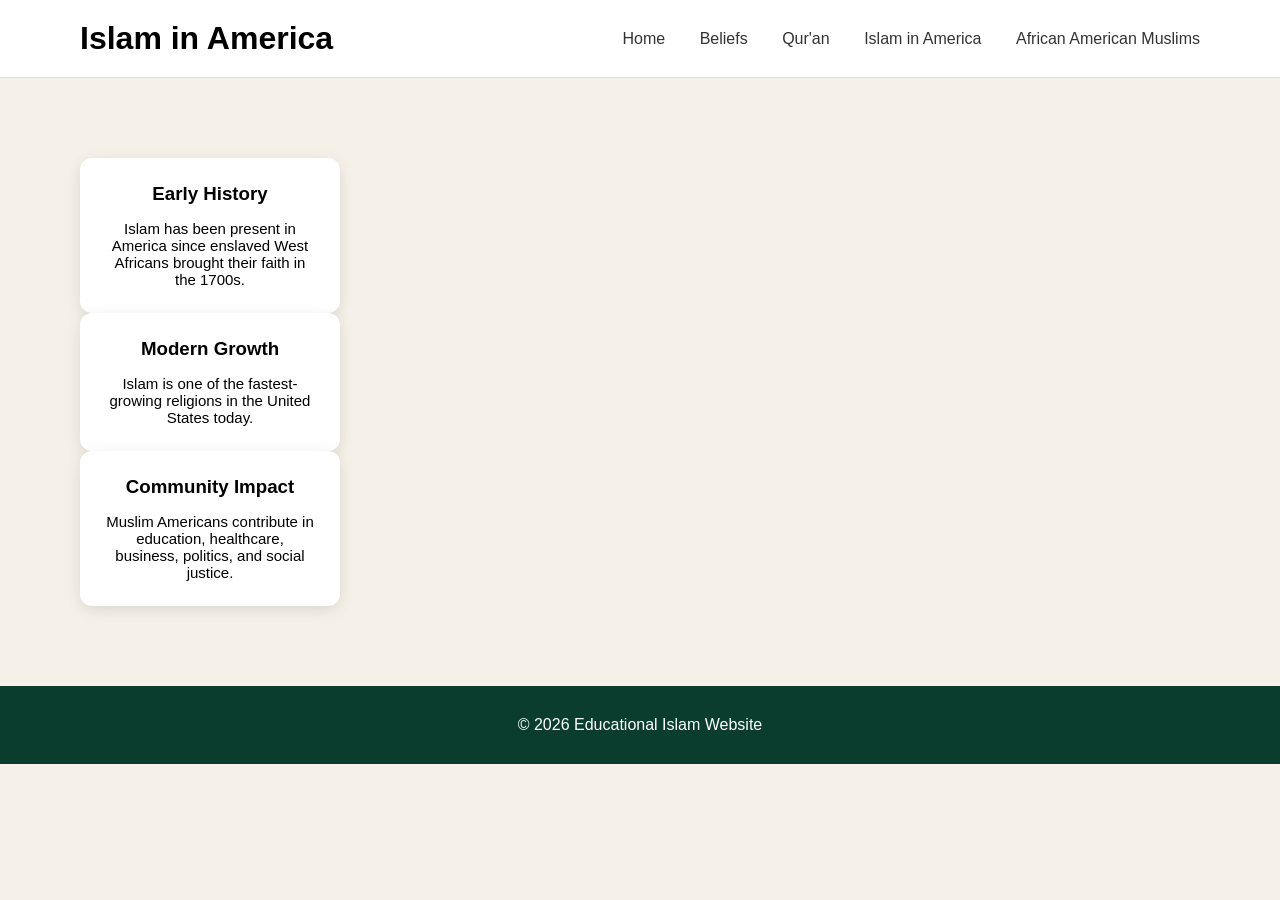
==== america.html @ 7084b2cf "Add files via upload" ====
<!DOCTYPE html>
<html>
<head>
    <title>Islam in America</title>
    <link rel="stylesheet" href="style.css">
</head>
<body>

<header>
    <h1>Islam in America</h1>
    <nav>
        <a href="index.html">Home</a>
        <a href="beliefs.html">Beliefs</a>
        <a href="quran.html">Qur'an</a>
        <a href="america.html">Islam in America</a>
        <a href="african-american.html">African American Muslims</a>
    </nav>
</header>

<section class="container">
    <div class="cards">

        <div class="card">
            <h3>Early History</h3>
            <p>Islam has been present in America since enslaved West Africans brought their faith in the 1700s.</p>
        </div>

        <div class="card">
            <h3>Modern Growth</h3>
            <p>Islam is one of the fastest-growing religions in the United States today.</p>
        </div>

        <div class="card">
            <h3>Community Impact</h3>
            <p>Muslim Americans contribute in education, healthcare, business, politics, and social justice.</p>
        </div>

    </div>
</section>

<footer>
    <p>© 2026 Educational Islam Website</p>
</footer>

</body>
</html>
---- style.css ----
* {
    margin: 0;
    padding: 0;
    box-sizing: border-box;
    font-family: Arial, sans-serif;
}

body {
    background-color: #f5f1e8;
}

/* Header */
header {
    display: flex;
    justify-content: space-between;
    align-items: center;
    padding: 20px 80px;
    background-color: white;
    border-bottom: 1px solid #ddd;
}

.logo {
    font-size: 24px;
    font-weight: bold;
}

nav a {
    margin-left: 30px;
    text-decoration: none;
    color: #333;
    font-size: 16px;
}

nav a:hover {
    color: #c9a227;
}

/* Hero */
.hero {
    height: 600px;
    background-color: #0b3d2e;
    color: white;
    display: flex;
    flex-direction: column;
    justify-content: center;
    align-items: center;
    text-align: center;
    padding: 20px;
}

.hero h1 {
    font-size: 72px;
    margin-bottom: 20px;
}

.hero p {
    font-size: 22px;
    margin-bottom: 30px;
}

.hero button {
    padding: 15px 30px;
    background-color: #c9a227;
    border: none;
    border-radius: 8px;
    font-size: 16px;
    cursor: pointer;
}

.hero button:hover {
    background-color: #b8921f;
}

/* About */
.about {
    padding: 80px;
    text-align: center;
}

.about h2 {
    font-size: 40px;
    margin-bottom: 20px;
}

.about p {
    font-size: 18px;
    max-width: 800px;
    margin: auto;
}

/* Cards */
.cards {
    padding: 80px;
    text-align: center;
}

.cards h2 {
    font-size: 40px;
    margin-bottom: 40px;
}

.card-container {
    display: flex;
    justify-content: center;
    gap: 30px;
    flex-wrap: wrap;
}

.card {
    background-color: white;
    width: 260px;
    padding: 25px;
    border-radius: 12px;
    box-shadow: 0 4px 15px rgba(0,0,0,0.1);
}

.card h3 {
    margin-bottom: 15px;
}

.card p {
    font-size: 15px;
}

/* Footer */
footer {
    background-color: #0b3d2e;
    color: white;
    text-align: center;
    padding: 30px;
}
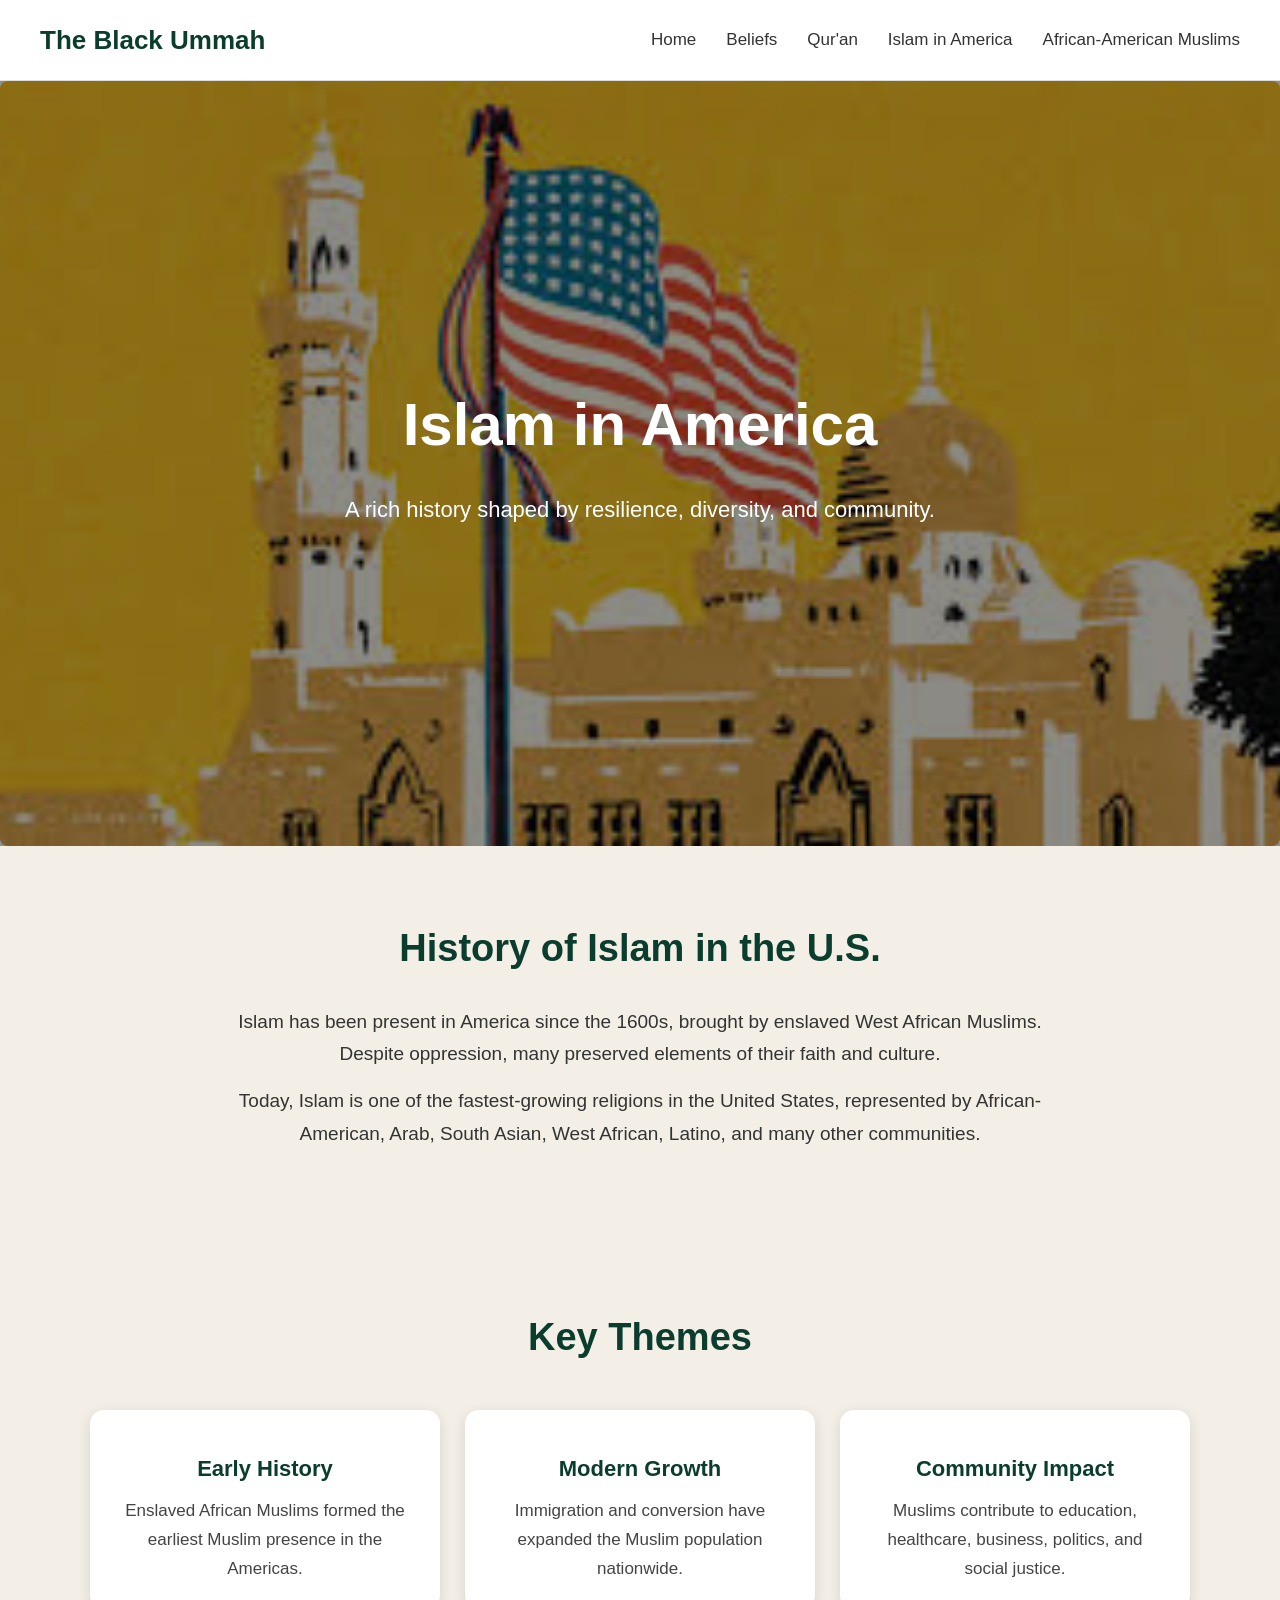
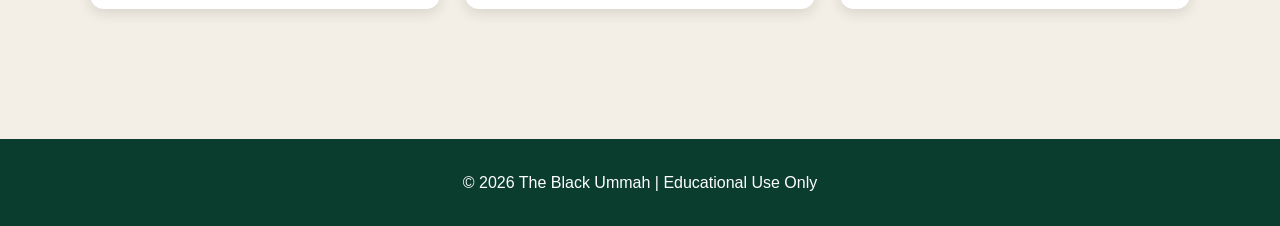
==== commit 08b8ead3: "Add files via upload" ====
--- a/america.html
+++ b/america.html
@@ -1,46 +1,80 @@
 <!DOCTYPE html>
-<html>
+<html lang="en">
 <head>
+    <meta charset="UTF-8">
     <title>Islam in America</title>
     <link rel="stylesheet" href="style.css">
 </head>
+
 <body>
 
-<header>
-    <h1>Islam in America</h1>
+<header class="header">
+    <div class="logo">The Black Ummah</div>
+    <button id="menu-toggle">☰</button>
     <nav>
-        <a href="index.html">Home</a>
-        <a href="beliefs.html">Beliefs</a>
-        <a href="quran.html">Qur'an</a>
-        <a href="america.html">Islam in America</a>
-        <a href="african-american.html">African American Muslims</a>
+        <div class="nav-links">
+            <a href="index.html">Home</a>
+            <a href="beliefs.html">Beliefs</a>
+            <a href="quran.html">Qur'an</a>
+            <a href="america.html" class="active">Islam in America</a>
+            <a href="blackmuslims.html">African-American Muslims</a>
+        </div>
     </nav>
 </header>
 
-<section class="container">
-    <div class="cards">
+<section class="hero">
+    <div class="hero-overlay"></div>
+    <img src="images/animatedmosque.jpg" alt="Mosque with American Flag">
+    <div class="hero-content">
+        <h1>Islam in America</h1>
+        <p>A rich history shaped by resilience, diversity, and community.</p>
+    </div>
+</section>
+
+<section class="about fade-in">
+    <h2>History of Islam in the U.S.</h2>
+    <p>
+        Islam has been present in America since the 1600s, brought by enslaved West African Muslims. 
+        Despite oppression, many preserved elements of their faith and culture.
+    </p>
+    <p>
+        Today, Islam is one of the fastest-growing religions in the United States, represented by 
+        African-American, Arab, South Asian, West African, Latino, and many other communities.
+    </p>
+</section>
+
+<section class="cards fade-in">
+    <h2>Key Themes</h2>
+
+    <div class="card-container">
 
         <div class="card">
             <h3>Early History</h3>
-            <p>Islam has been present in America since enslaved West Africans brought their faith in the 1700s.</p>
+            <p>Enslaved African Muslims formed the earliest Muslim presence in the Americas.</p>
         </div>
 
         <div class="card">
             <h3>Modern Growth</h3>
-            <p>Islam is one of the fastest-growing religions in the United States today.</p>
+            <p>Immigration and conversion have expanded the Muslim population nationwide.</p>
         </div>
 
         <div class="card">
             <h3>Community Impact</h3>
-            <p>Muslim Americans contribute in education, healthcare, business, politics, and social justice.</p>
+            <p>Muslims contribute to education, healthcare, business, politics, and social justice.</p>
         </div>
 
     </div>
 </section>
 
 <footer>
-    <p>© 2026 Educational Islam Website</p>
+    <p>© 2026 The Black Ummah | Educational Use Only</p>
 </footer>
+
+<script>
+document.getElementById("menu-toggle").onclick = function() {
+    document.querySelector(".nav-links").classList.toggle("active");
+};
+</script>
 
 </body>
 </html>
--- a/style.css
+++ b/style.css
@@ -1,131 +1,277 @@
+/* --------------------------------------------------
+   RESET & GLOBAL
+-------------------------------------------------- */
 * {
     margin: 0;
     padding: 0;
     box-sizing: border-box;
-    font-family: Arial, sans-serif;
+    font-family: "Inter", Arial, sans-serif;
 }
 
 body {
-    background-color: #f5f1e8;
-}
-
-/* Header */
-header {
+    background-color: #f4efe6;
+    color: #222;
+    line-height: 1.7;
+    scroll-behavior: smooth;
+}
+
+img {
+    max-width: 100%;
+    display: block;
+    border-radius: 8px;
+}
+
+/* Fade-in animation */
+.fade-in {
+    opacity: 0;
+    transform: translateY(20px);
+    animation: fadeIn 1.2s ease forwards;
+}
+
+@keyframes fadeIn {
+    to {
+        opacity: 1;
+        transform: translateY(0);
+    }
+}
+
+/* --------------------------------------------------
+   HEADER
+-------------------------------------------------- */
+.header {
+    position: sticky;
+    top: 0;
+    z-index: 1000;
+    background: #ffffff;
+    padding: 18px 40px;
     display: flex;
     justify-content: space-between;
     align-items: center;
-    padding: 20px 80px;
-    background-color: white;
     border-bottom: 1px solid #ddd;
 }
 
 .logo {
-    font-size: 24px;
-    font-weight: bold;
+    font-size: 26px;
+    font-weight: 700;
+    color: #0b3d2e;
+}
+
+/* Mobile menu button */
+#menu-toggle {
+    display: none;
+    font-size: 32px;
+    background: none;
+    border: none;
+    cursor: pointer;
+    color: #0b3d2e;
+}
+
+/* Navigation */
+.nav-links {
+    display: flex;
+    gap: 30px;
 }
 
 nav a {
-    margin-left: 30px;
     text-decoration: none;
     color: #333;
-    font-size: 16px;
+    font-size: 17px;
+    font-weight: 500;
+    transition: 0.3s;
 }
 
 nav a:hover {
     color: #c9a227;
 }
 
-/* Hero */
+/* --------------------------------------------------
+   HERO SECTION
+-------------------------------------------------- */
 .hero {
-    height: 600px;
-    background-color: #0b3d2e;
+    position: relative;
+    height: 85vh;
+    overflow: hidden;
+    display: flex;
+    align-items: center;
+    justify-content: center;
+}
+
+.hero img {
+    position: absolute;
+    width: 100%;
+    height: 100%;
+    object-fit: cover;
+    filter: brightness(55%);
+}
+
+.hero-overlay {
+    position: absolute;
+    width: 100%;
+    height: 100%;
+    background: rgba(10, 30, 20, 0.45);
+}
+
+.hero-content {
+    position: relative;
+    text-align: center;
     color: white;
-    display: flex;
-    flex-direction: column;
-    justify-content: center;
-    align-items: center;
-    text-align: center;
+    max-width: 700px;
     padding: 20px;
 }
 
 .hero h1 {
-    font-size: 72px;
-    margin-bottom: 20px;
+    font-size: 60px;
+    font-weight: 800;
+    margin-bottom: 15px;
 }
 
 .hero p {
     font-size: 22px;
-    margin-bottom: 30px;
-}
-
-.hero button {
-    padding: 15px 30px;
-    background-color: #c9a227;
-    border: none;
+    margin-bottom: 25px;
+}
+
+.btn {
+    display: inline-block;
+    padding: 14px 32px;
+    background: #c9a227;
+    color: white;
+    font-size: 18px;
     border-radius: 8px;
+    text-decoration: none;
+    transition: 0.3s;
+}
+
+.btn:hover {
+    background: #b8921f;
+}
+
+/* --------------------------------------------------
+   ABOUT SECTIONS
+-------------------------------------------------- */
+.about {
+    padding: 70px 20px;
+    text-align: center;
+}
+
+.about h2 {
+    font-size: 38px;
+    margin-bottom: 25px;
+    color: #0b3d2e;
+}
+
+.about p {
+    max-width: 850px;
+    margin: 15px auto;
+    font-size: 19px;
+    color: #333;
+}
+
+.about img {
+    margin: 25px auto;
+    max-width: 600px;
+    border-radius: 12px;
+}
+
+/* --------------------------------------------------
+   CARDS SECTION
+-------------------------------------------------- */
+.cards {
+    padding: 70px 20px;
+    text-align: center;
+}
+
+.cards h2 {
+    font-size: 38px;
+    margin-bottom: 40px;
+    color: #0b3d2e;
+}
+
+.card-container {
+    display: grid;
+    grid-template-columns: repeat(auto-fit, minmax(260px, 1fr));
+    gap: 25px;
+    max-width: 1100px;
+    margin: auto;
+}
+
+.card {
+    background: white;
+    padding: 25px;
+    border-radius: 14px;
+    text-decoration: none;
+    color: #222;
+    box-shadow: 0 4px 14px rgba(0,0,0,0.12);
+    transition: 0.3s ease;
+}
+
+.card:hover {
+    transform: translateY(-8px);
+    box-shadow: 0 8px 20px rgba(0,0,0,0.18);
+}
+
+.card h3 {
+    margin: 15px 0 10px;
+    font-size: 22px;
+    color: #0b3d2e;
+}
+
+.card p {
+    font-size: 17px;
+    color: #444;
+}
+
+/* --------------------------------------------------
+   FOOTER
+-------------------------------------------------- */
+footer {
+    background: #0b3d2e;
+    color: white;
+    text-align: center;
+    padding: 30px;
+    margin-top: 60px;
     font-size: 16px;
-    cursor: pointer;
-}
-
-.hero button:hover {
-    background-color: #b8921f;
-}
-
-/* About */
-.about {
-    padding: 80px;
-    text-align: center;
-}
-
-.about h2 {
-    font-size: 40px;
-    margin-bottom: 20px;
-}
-
-.about p {
-    font-size: 18px;
-    max-width: 800px;
-    margin: auto;
-}
-
-/* Cards */
-.cards {
-    padding: 80px;
-    text-align: center;
-}
-
-.cards h2 {
-    font-size: 40px;
-    margin-bottom: 40px;
-}
-
-.card-container {
-    display: flex;
-    justify-content: center;
-    gap: 30px;
-    flex-wrap: wrap;
-}
-
-.card {
-    background-color: white;
-    width: 260px;
-    padding: 25px;
-    border-radius: 12px;
-    box-shadow: 0 4px 15px rgba(0,0,0,0.1);
-}
-
-.card h3 {
-    margin-bottom: 15px;
-}
-
-.card p {
-    font-size: 15px;
-}
-
-/* Footer */
-footer {
-    background-color: #0b3d2e;
-    color: white;
-    text-align: center;
-    padding: 30px;
+}
+
+/* --------------------------------------------------
+   MOBILE RESPONSIVE
+-------------------------------------------------- */
+@media (max-width: 900px) {
+    .hero h1 { font-size: 48px; }
+    .hero p { font-size: 20px; }
+}
+
+@media (max-width: 700px) {
+
+    /* Show hamburger */
+    #menu-toggle {
+        display: block;
+    }
+
+    /* Hide nav links initially */
+    .nav-links {
+        display: none;
+        flex-direction: column;
+        background: white;
+        width: 100%;
+        padding: 20px;
+        border-top: 1px solid #ddd;
+    }
+
+    .nav-links.active {
+        display: flex;
+    }
+
+    nav a {
+        padding: 12px 0;
+        font-size: 20px;
+    }
+
+    .hero h1 { font-size: 40px; }
+    .hero p { font-size: 18px; }
+}
+
+@media (max-width: 480px) {
+    .hero h1 { font-size: 32px; }
+    .hero p { font-size: 16px; }
+    .btn { font-size: 16px; padding: 12px 24px; }
 }
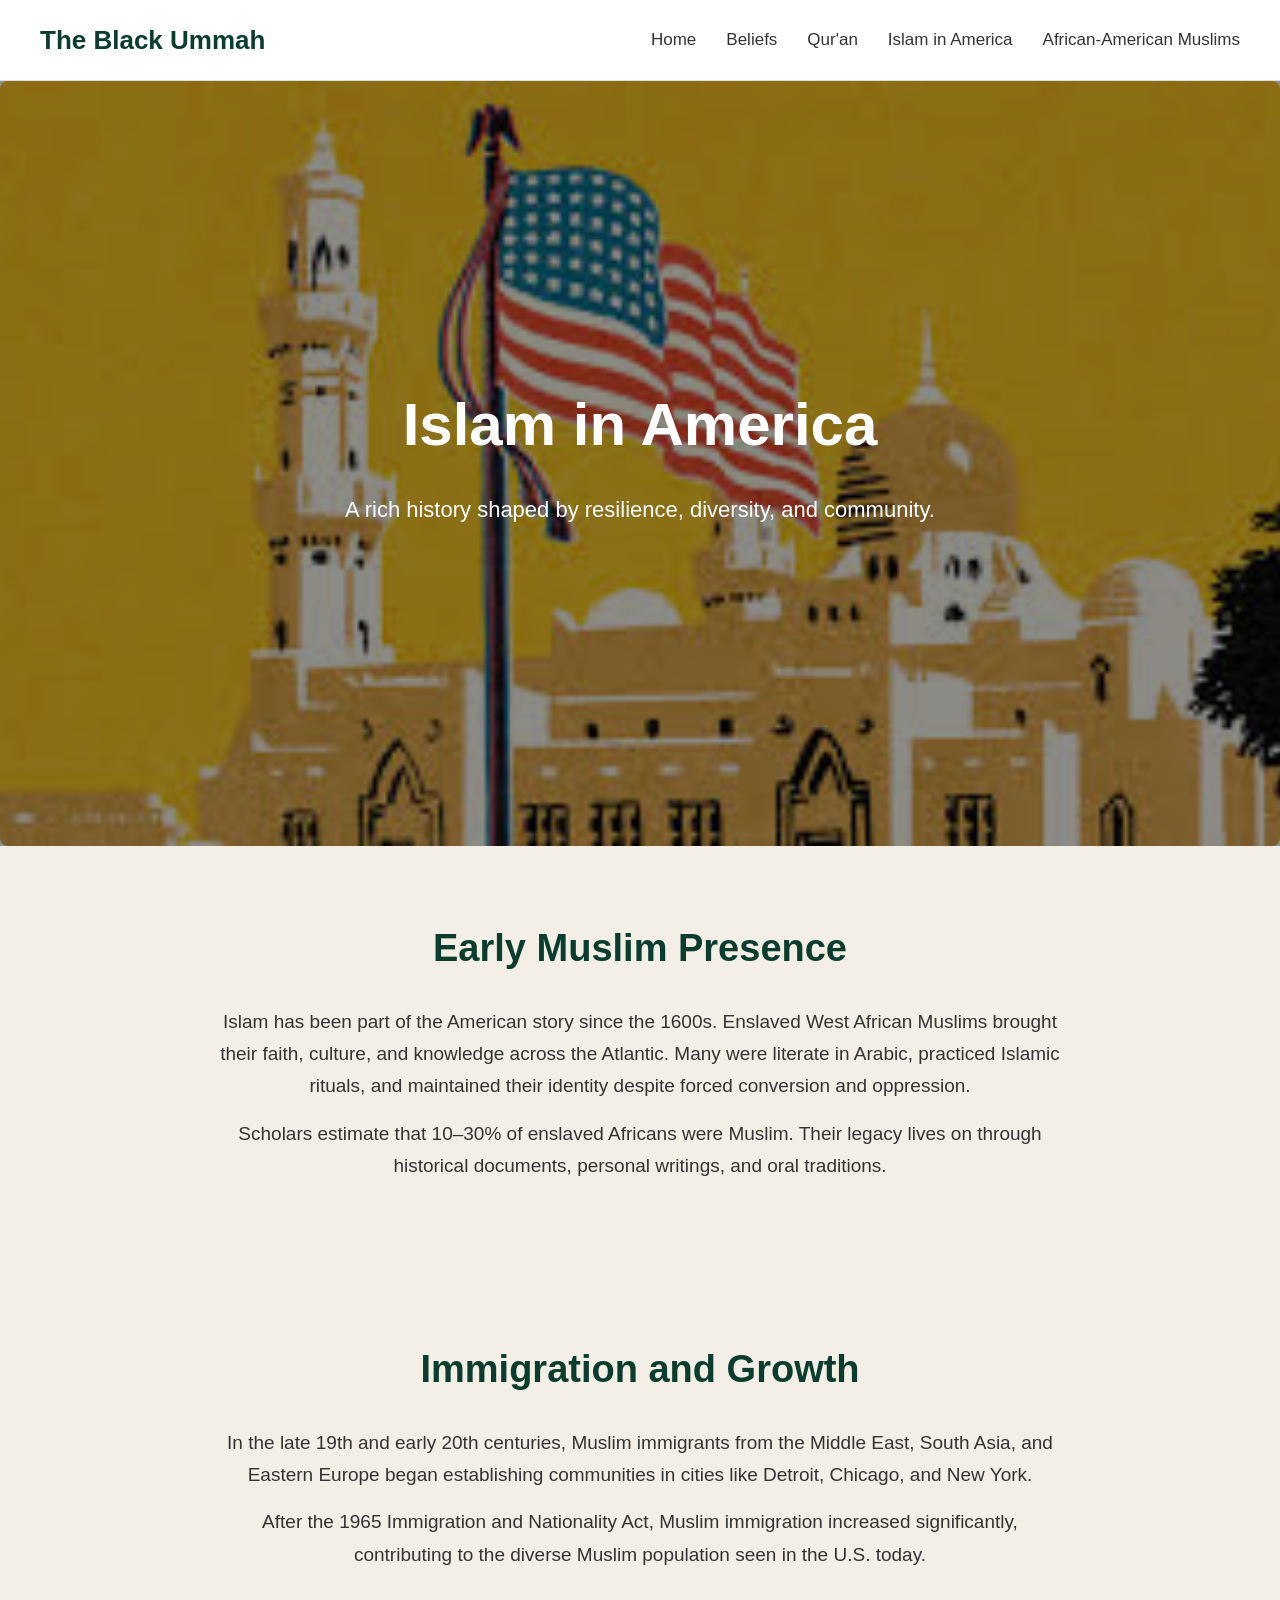
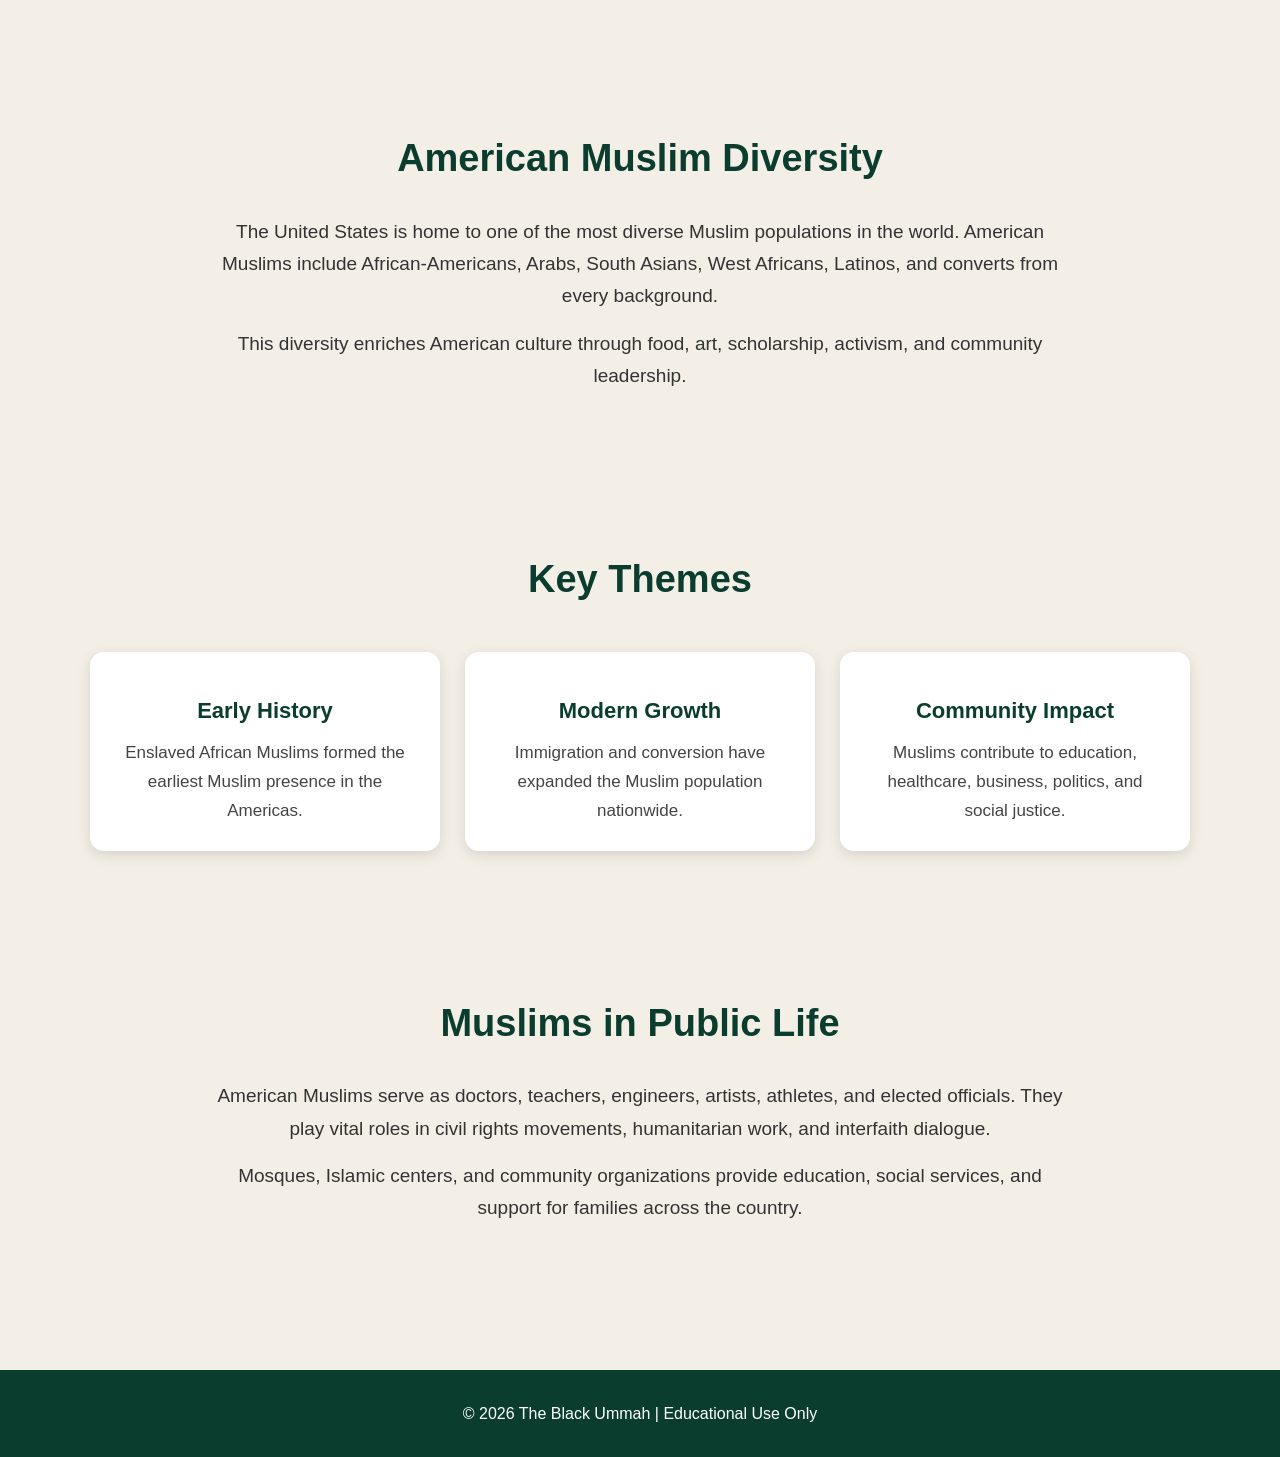
==== commit b4795c2a: "Add files via upload" ====
--- a/america.html
+++ b/america.html
@@ -32,14 +32,40 @@
 </section>
 
 <section class="about fade-in">
-    <h2>History of Islam in the U.S.</h2>
+    <h2>Early Muslim Presence</h2>
     <p>
-        Islam has been present in America since the 1600s, brought by enslaved West African Muslims. 
-        Despite oppression, many preserved elements of their faith and culture.
+        Islam has been part of the American story since the 1600s. Enslaved West African Muslims brought 
+        their faith, culture, and knowledge across the Atlantic. Many were literate in Arabic, practiced 
+        Islamic rituals, and maintained their identity despite forced conversion and oppression.
     </p>
     <p>
-        Today, Islam is one of the fastest-growing religions in the United States, represented by 
-        African-American, Arab, South Asian, West African, Latino, and many other communities.
+        Scholars estimate that 10–30% of enslaved Africans were Muslim. Their legacy lives on through 
+        historical documents, personal writings, and oral traditions.
+    </p>
+</section>
+
+<section class="about fade-in">
+    <h2>Immigration and Growth</h2>
+    <p>
+        In the late 19th and early 20th centuries, Muslim immigrants from the Middle East, South Asia, 
+        and Eastern Europe began establishing communities in cities like Detroit, Chicago, and New York.
+    </p>
+    <p>
+        After the 1965 Immigration and Nationality Act, Muslim immigration increased significantly, 
+        contributing to the diverse Muslim population seen in the U.S. today.
+    </p>
+</section>
+
+<section class="about fade-in">
+    <h2>American Muslim Diversity</h2>
+    <p>
+        The United States is home to one of the most diverse Muslim populations in the world. American 
+        Muslims include African-Americans, Arabs, South Asians, West Africans, Latinos, and converts from 
+        every background.
+    </p>
+    <p>
+        This diversity enriches American culture through food, art, scholarship, activism, and community 
+        leadership.
     </p>
 </section>
 
@@ -66,6 +92,18 @@
     </div>
 </section>
 
+<section class="about fade-in">
+    <h2>Muslims in Public Life</h2>
+    <p>
+        American Muslims serve as doctors, teachers, engineers, artists, athletes, and elected officials. 
+        They play vital roles in civil rights movements, humanitarian work, and interfaith dialogue.
+    </p>
+    <p>
+        Mosques, Islamic centers, and community organizations provide education, social services, and 
+        support for families across the country.
+    </p>
+</section>
+
 <footer>
     <p>© 2026 The Black Ummah | Educational Use Only</p>
 </footer>
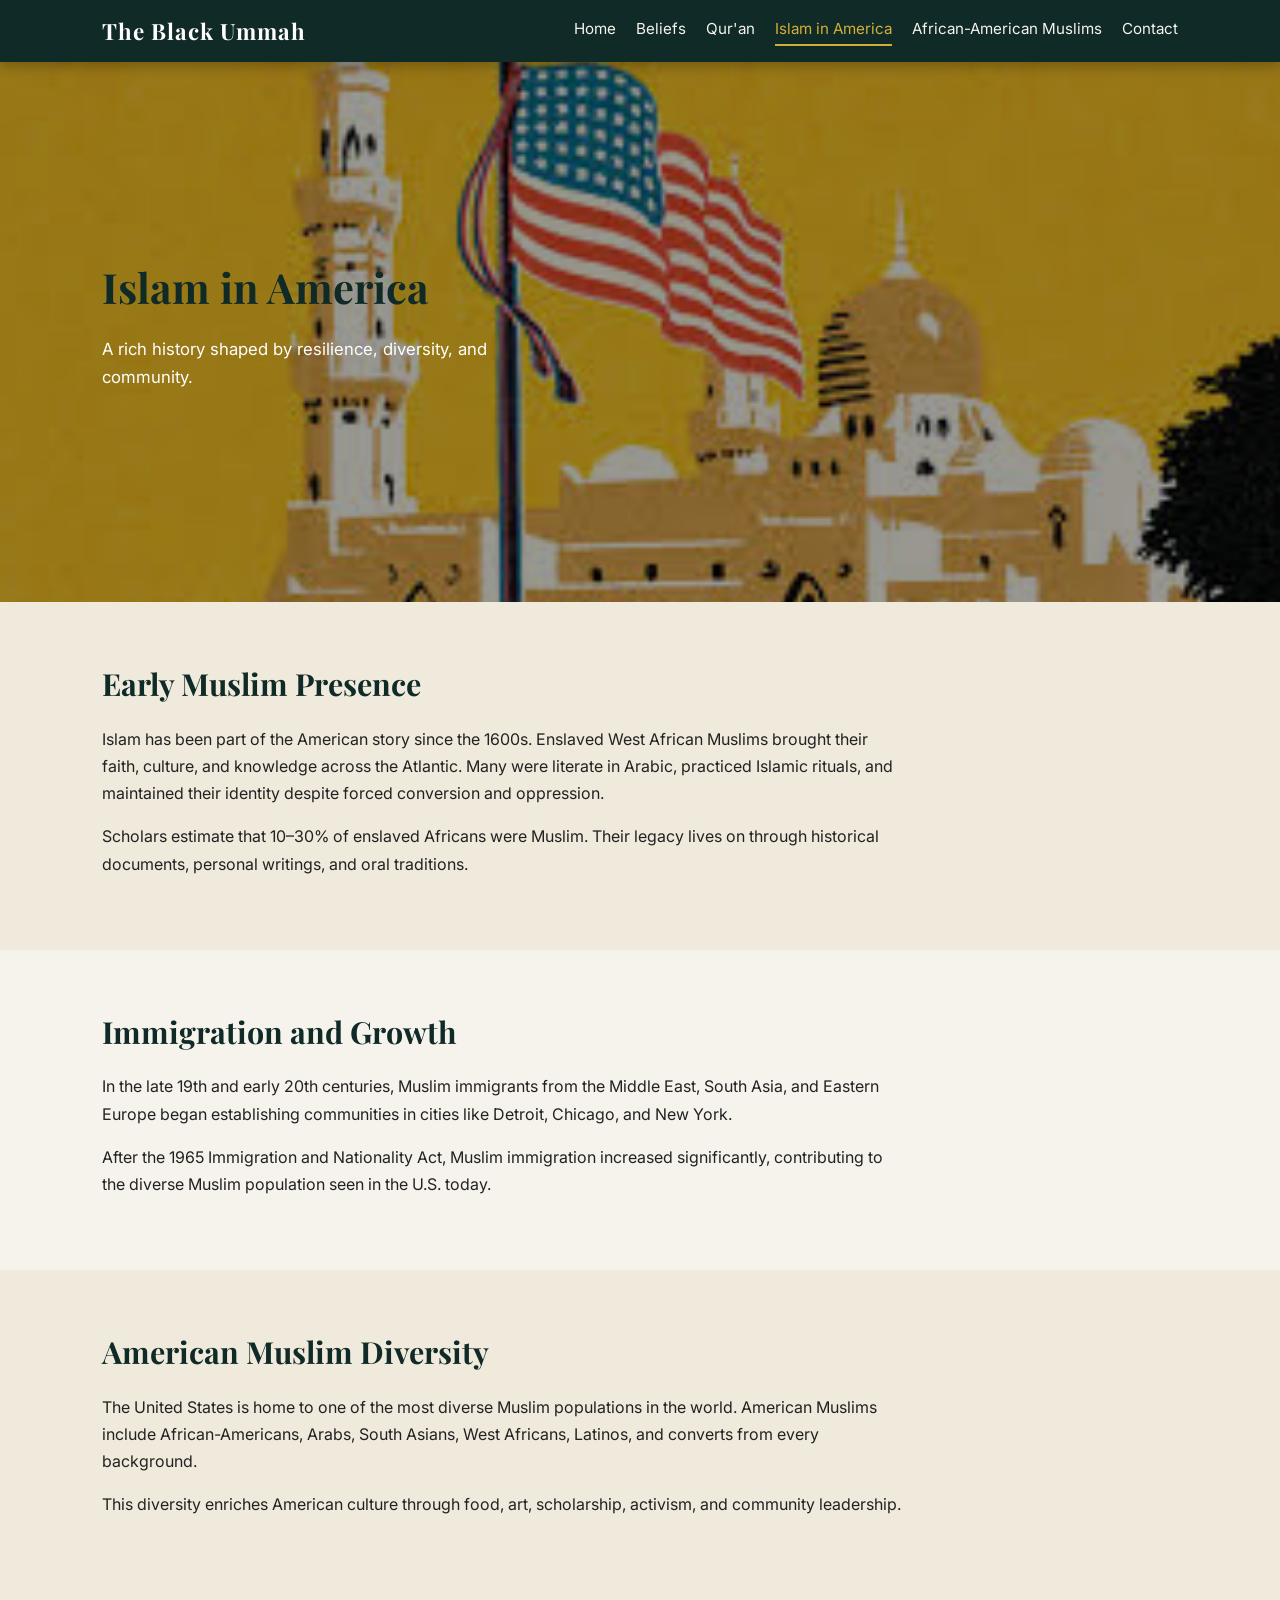
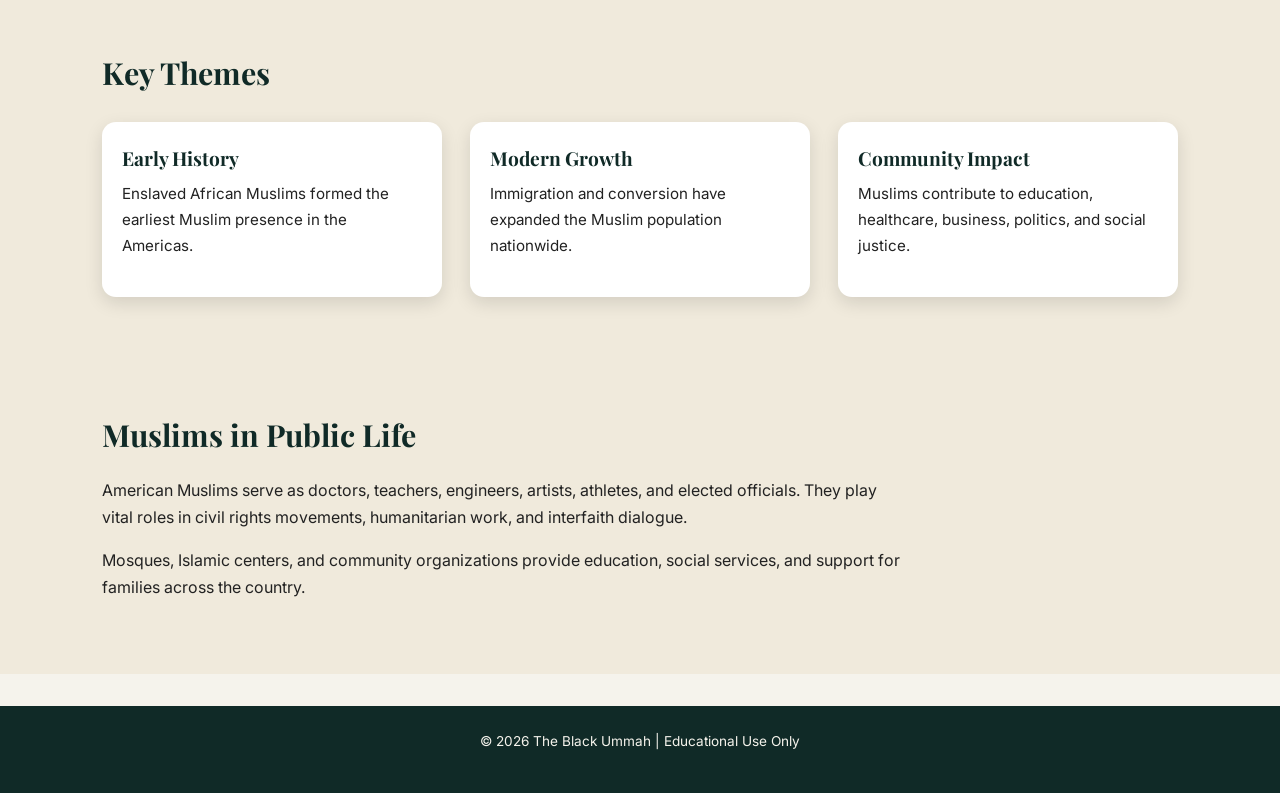
==== commit 153e13fd: "Add files via upload" ====
--- a/america.html
+++ b/america.html
@@ -2,8 +2,10 @@
 <html lang="en">
 <head>
     <meta charset="UTF-8">
+    <meta name="viewport" content="width=device-width, initial-scale=1.0">
     <title>Islam in America</title>
     <link rel="stylesheet" href="style.css">
+    <link href="https://fonts.googleapis.com/css2?family=Inter:wght@400;500;600&family=Playfair+Display:wght@600;700&display=swap" rel="stylesheet">
 </head>
 
 <body>
@@ -18,6 +20,7 @@
             <a href="quran.html">Qur'an</a>
             <a href="america.html" class="active">Islam in America</a>
             <a href="blackmuslims.html">African-American Muslims</a>
+            <a href="contact.html">Contact</a>
         </div>
     </nav>
 </header>
@@ -71,9 +74,7 @@
 
 <section class="cards fade-in">
     <h2>Key Themes</h2>
-
     <div class="card-container">
-
         <div class="card">
             <h3>Early History</h3>
             <p>Enslaved African Muslims formed the earliest Muslim presence in the Americas.</p>
@@ -88,7 +89,6 @@
             <h3>Community Impact</h3>
             <p>Muslims contribute to education, healthcare, business, politics, and social justice.</p>
         </div>
-
     </div>
 </section>
 
--- a/style.css
+++ b/style.css
@@ -1,277 +1,321 @@
-/* --------------------------------------------------
-   RESET & GLOBAL
--------------------------------------------------- */
 * {
+    box-sizing: border-box;
     margin: 0;
     padding: 0;
-    box-sizing: border-box;
-    font-family: "Inter", Arial, sans-serif;
 }
 
 body {
-    background-color: #f4efe6;
+    font-family: 'Inter', system-ui, -apple-system, BlinkMacSystemFont, sans-serif;
+    background-color: #f5f3ec;
     color: #222;
     line-height: 1.7;
-    scroll-behavior: smooth;
-}
-
-img {
-    max-width: 100%;
-    display: block;
-    border-radius: 8px;
-}
-
-/* Fade-in animation */
-.fade-in {
-    opacity: 0;
-    transform: translateY(20px);
-    animation: fadeIn 1.2s ease forwards;
-}
-
-@keyframes fadeIn {
-    to {
-        opacity: 1;
-        transform: translateY(0);
-    }
-}
-
-/* --------------------------------------------------
-   HEADER
--------------------------------------------------- */
+}
+
+/* Typography */
+h1, h2, h3, h4 {
+    font-family: 'Playfair Display', 'Times New Roman', serif;
+    color: #102a27;
+}
+
+p {
+    margin-bottom: 1rem;
+}
+
+/* Header */
 .header {
     position: sticky;
     top: 0;
     z-index: 1000;
-    background: #ffffff;
-    padding: 18px 40px;
+    background: #102a27;
+    color: #fff;
     display: flex;
+    align-items: center;
     justify-content: space-between;
-    align-items: center;
-    border-bottom: 1px solid #ddd;
+    padding: 0.75rem 8%;
+    box-shadow: 0 4px 12px rgba(0,0,0,0.25);
 }
 
 .logo {
-    font-size: 26px;
+    font-family: 'Playfair Display', serif;
+    font-size: 1.4rem;
     font-weight: 700;
-    color: #0b3d2e;
+    letter-spacing: 1px;
+}
+
+.nav-links {
+    display: flex;
+    gap: 1.25rem;
+}
+
+.nav-links a {
+    color: #f5f3ec;
+    text-decoration: none;
+    font-size: 0.95rem;
+    padding-bottom: 0.15rem;
+    border-bottom: 2px solid transparent;
+    transition: color 0.2s ease, border-color 0.2s ease;
+}
+
+.nav-links a:hover {
+    color: #d4af37;
+    border-color: #d4af37;
+}
+
+.nav-links a.active {
+    color: #d4af37;
+    border-color: #d4af37;
 }
 
 /* Mobile menu button */
 #menu-toggle {
     display: none;
-    font-size: 32px;
     background: none;
-    border: none;
-    cursor: pointer;
-    color: #0b3d2e;
-}
-
-/* Navigation */
-.nav-links {
-    display: flex;
-    gap: 30px;
-}
-
-nav a {
-    text-decoration: none;
-    color: #333;
-    font-size: 17px;
-    font-weight: 500;
-    transition: 0.3s;
-}
-
-nav a:hover {
-    color: #c9a227;
-}
-
-/* --------------------------------------------------
-   HERO SECTION
--------------------------------------------------- */
+    border: 1px solid #f5f3ec;
+    color: #f5f3ec;
+    font-size: 1.2rem;
+    padding: 0.25rem 0.5rem;
+    border-radius: 4px;
+}
+
+/* Hero section */
 .hero {
     position: relative;
-    height: 85vh;
+    height: 60vh;
+    min-height: 320px;
     overflow: hidden;
-    display: flex;
-    align-items: center;
-    justify-content: center;
 }
 
 .hero img {
-    position: absolute;
     width: 100%;
     height: 100%;
     object-fit: cover;
-    filter: brightness(55%);
+    filter: brightness(0.6);
+    transform: scale(1.03);
 }
 
 .hero-overlay {
     position: absolute;
-    width: 100%;
-    height: 100%;
-    background: rgba(10, 30, 20, 0.45);
+    inset: 0;
+    background: radial-gradient(circle at top left, rgba(212,175,55,0.35), transparent 55%),
+                linear-gradient(to bottom, rgba(0,0,0,0.4), rgba(0,0,0,0.75));
 }
 
 .hero-content {
-    position: relative;
-    text-align: center;
-    color: white;
-    max-width: 700px;
-    padding: 20px;
-}
-
-.hero h1 {
-    font-size: 60px;
-    font-weight: 800;
-    margin-bottom: 15px;
-}
-
-.hero p {
-    font-size: 22px;
-    margin-bottom: 25px;
-}
-
+    position: absolute;
+    inset: 0;
+    display: flex;
+    flex-direction: column;
+    justify-content: center;
+    padding: 0 8%;
+    color: #fff;
+    max-width: 650px;
+}
+
+.hero-content h1 {
+    font-size: 2.6rem;
+    margin-bottom: 0.75rem;
+}
+
+.hero-content p {
+    font-size: 1.05rem;
+    max-width: 520px;
+    margin-bottom: 1.25rem;
+}
+
+/* Button */
 .btn {
     display: inline-block;
-    padding: 14px 32px;
-    background: #c9a227;
-    color: white;
-    font-size: 18px;
-    border-radius: 8px;
+    background: #d4af37;
+    color: #102a27;
+    padding: 0.6rem 1.4rem;
+    border-radius: 999px;
     text-decoration: none;
-    transition: 0.3s;
+    font-weight: 600;
+    font-size: 0.95rem;
+    box-shadow: 0 4px 10px rgba(0,0,0,0.25);
+    transition: background 0.2s ease, transform 0.15s ease, box-shadow 0.15s ease;
 }
 
 .btn:hover {
-    background: #b8921f;
-}
-
-/* --------------------------------------------------
-   ABOUT SECTIONS
--------------------------------------------------- */
+    background: #e2c45a;
+    transform: translateY(-1px);
+    box-shadow: 0 6px 14px rgba(0,0,0,0.3);
+}
+
+/* Sections */
 .about {
-    padding: 70px 20px;
-    text-align: center;
+    padding: 3.5rem 8%;
+    background: #f5f3ec;
+}
+
+.about:nth-of-type(even) {
+    background: #f0eadc;
 }
 
 .about h2 {
-    font-size: 38px;
-    margin-bottom: 25px;
-    color: #0b3d2e;
+    font-size: 1.9rem;
+    margin-bottom: 1rem;
 }
 
 .about p {
-    max-width: 850px;
-    margin: 15px auto;
-    font-size: 19px;
-    color: #333;
-}
-
-.about img {
-    margin: 25px auto;
-    max-width: 600px;
-    border-radius: 12px;
-}
-
-/* --------------------------------------------------
-   CARDS SECTION
--------------------------------------------------- */
+    max-width: 800px;
+}
+
+/* Cards section */
 .cards {
-    padding: 70px 20px;
-    text-align: center;
+    padding: 3.5rem 8%;
+    background: #f0eadc;
 }
 
 .cards h2 {
-    font-size: 38px;
-    margin-bottom: 40px;
-    color: #0b3d2e;
+    font-size: 1.9rem;
+    margin-bottom: 1.5rem;
 }
 
 .card-container {
     display: grid;
-    grid-template-columns: repeat(auto-fit, minmax(260px, 1fr));
-    gap: 25px;
-    max-width: 1100px;
-    margin: auto;
+    grid-template-columns: repeat(auto-fit, minmax(230px, 1fr));
+    gap: 1.75rem;
 }
 
 .card {
-    background: white;
-    padding: 25px;
+    background: #ffffff;
     border-radius: 14px;
+    box-shadow: 0 6px 18px rgba(0,0,0,0.12);
+    padding: 1.25rem 1.25rem 1.4rem;
     text-decoration: none;
-    color: #222;
-    box-shadow: 0 4px 14px rgba(0,0,0,0.12);
-    transition: 0.3s ease;
+    color: inherit;
+    transition: transform 0.18s ease, box-shadow 0.18s ease;
+    position: relative;
+    overflow: hidden;
+}
+
+.card::before {
+    content: "";
+    position: absolute;
+    inset: 0;
+    background: radial-gradient(circle at top right, rgba(212,175,55,0.18), transparent 55%);
+    opacity: 0;
+    transition: opacity 0.2s ease;
+}
+
+.card:hover::before {
+    opacity: 1;
 }
 
 .card:hover {
-    transform: translateY(-8px);
-    box-shadow: 0 8px 20px rgba(0,0,0,0.18);
+    transform: translateY(-4px);
+    box-shadow: 0 10px 24px rgba(0,0,0,0.18);
+}
+
+.card img {
+    width: 100%;
+    border-radius: 10px;
+    margin-bottom: 0.9rem;
+    object-fit: cover;
+    max-height: 180px;
 }
 
 .card h3 {
-    margin: 15px 0 10px;
-    font-size: 22px;
-    color: #0b3d2e;
+    font-size: 1.2rem;
+    margin-bottom: 0.4rem;
 }
 
 .card p {
-    font-size: 17px;
-    color: #444;
-}
-
-/* --------------------------------------------------
-   FOOTER
--------------------------------------------------- */
+    font-size: 0.95rem;
+}
+
+/* Contact form */
+.contact-form {
+    max-width: 480px;
+    margin-top: 1.5rem;
+    display: flex;
+    flex-direction: column;
+    gap: 0.75rem;
+}
+
+.contact-form label {
+    font-weight: 600;
+    font-size: 0.95rem;
+}
+
+.contact-form input[type="text"],
+.contact-form input[type="password"] {
+    padding: 0.55rem 0.7rem;
+    border-radius: 8px;
+    border: 1px solid #c9bfa6;
+    font-size: 0.95rem;
+    outline: none;
+    transition: border-color 0.15s ease, box-shadow 0.15s ease;
+    background: #fffdf7;
+}
+
+.contact-form input[type="text"]:focus,
+.contact-form input[type="password"]:focus {
+    border-color: #d4af37;
+    box-shadow: 0 0 0 2px rgba(212,175,55,0.25);
+}
+
+/* Footer */
 footer {
-    background: #0b3d2e;
-    color: white;
+    background: #102a27;
+    color: #f5f3ec;
     text-align: center;
-    padding: 30px;
-    margin-top: 60px;
-    font-size: 16px;
-}
-
-/* --------------------------------------------------
-   MOBILE RESPONSIVE
--------------------------------------------------- */
-@media (max-width: 900px) {
-    .hero h1 { font-size: 48px; }
-    .hero p { font-size: 20px; }
-}
-
-@media (max-width: 700px) {
-
-    /* Show hamburger */
+    padding: 1.5rem 8%;
+    font-size: 0.85rem;
+    margin-top: 2rem;
+}
+
+/* Fade-in animation */
+.fade-in {
+    opacity: 0;
+    transform: translateY(12px);
+    animation: fadeInUp 0.7s ease forwards;
+}
+
+@keyframes fadeInUp {
+    to {
+        opacity: 1;
+        transform: translateY(0);
+    }
+}
+
+/* Responsive */
+@media (max-width: 800px) {
+    .header {
+        padding: 0.6rem 6%;
+    }
+
     #menu-toggle {
         display: block;
     }
 
-    /* Hide nav links initially */
     .nav-links {
+        position: absolute;
+        top: 100%;
+        right: 0;
+        background: #102a27;
+        flex-direction: column;
+        align-items: flex-start;
+        padding: 0.75rem 1.25rem;
+        gap: 0.75rem;
         display: none;
-        flex-direction: column;
-        background: white;
-        width: 100%;
-        padding: 20px;
-        border-top: 1px solid #ddd;
+        box-shadow: 0 6px 18px rgba(0,0,0,0.35);
     }
 
     .nav-links.active {
         display: flex;
     }
 
-    nav a {
-        padding: 12px 0;
-        font-size: 20px;
-    }
-
-    .hero h1 { font-size: 40px; }
-    .hero p { font-size: 18px; }
-}
-
-@media (max-width: 480px) {
-    .hero h1 { font-size: 32px; }
-    .hero p { font-size: 16px; }
-    .btn { font-size: 16px; padding: 12px 24px; }
+    .hero-content {
+        padding: 0 6%;
+    }
+
+    .hero-content h1 {
+        font-size: 2.1rem;
+    }
+
+    .about, .cards {
+        padding: 2.75rem 6%;
+    }
 }
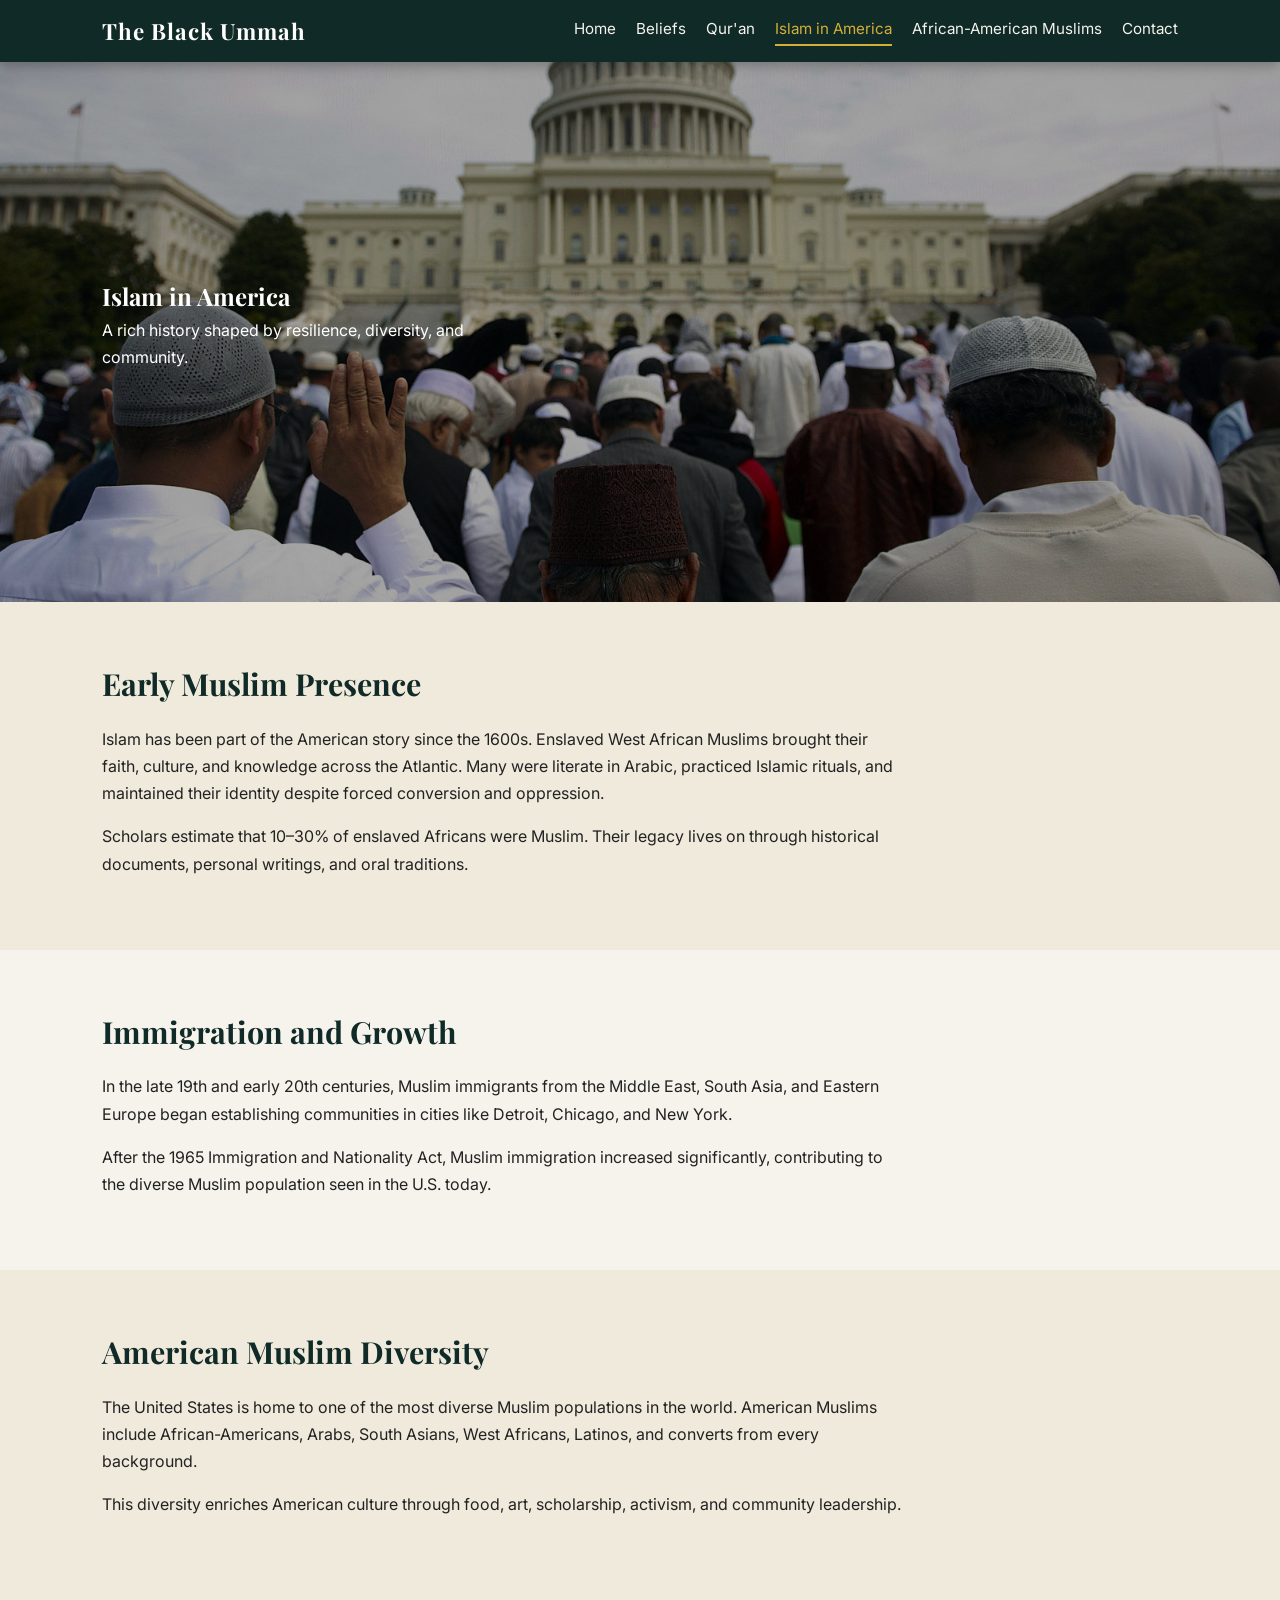
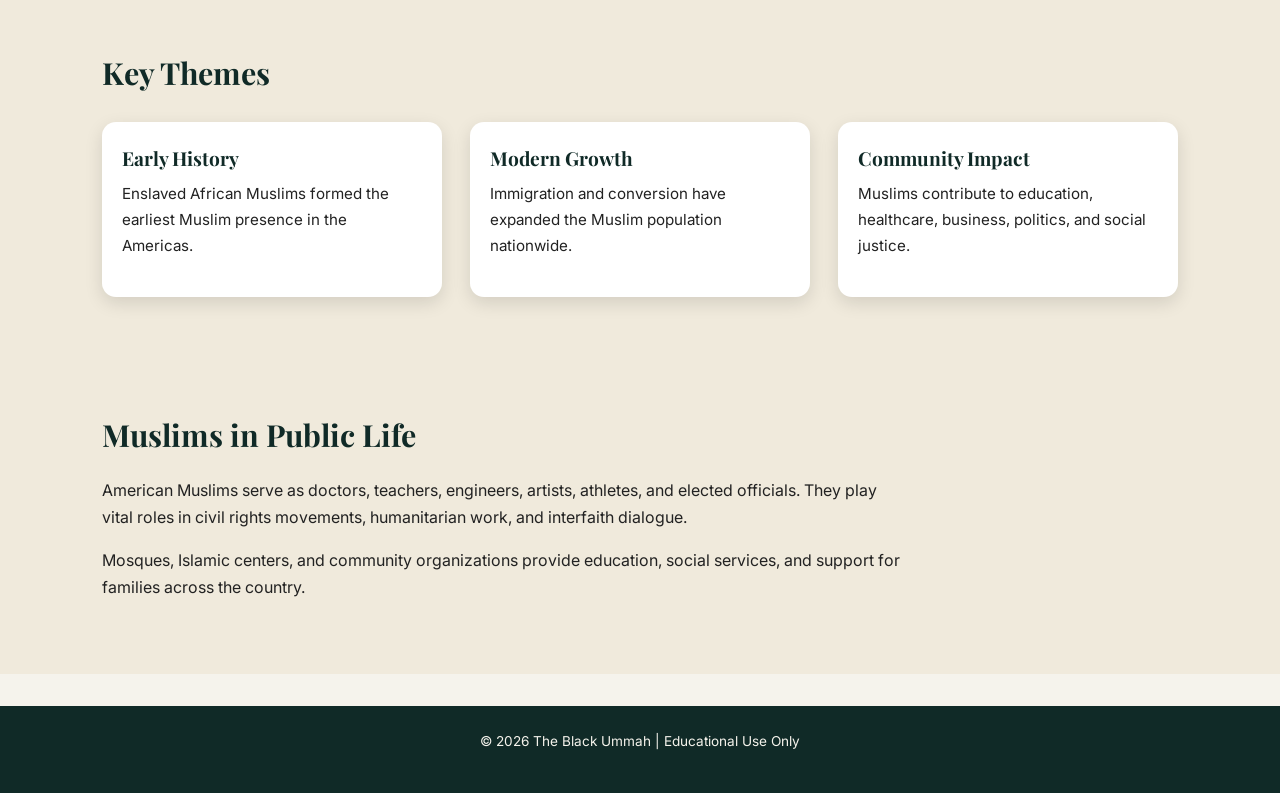
==== commit 512709d6: "Add files via upload" ====
--- a/america.html
+++ b/america.html
@@ -27,7 +27,7 @@
 
 <section class="hero">
     <div class="hero-overlay"></div>
-    <img src="images/animatedmosque.jpg" alt="Mosque with American Flag">
+    <img src="images/muslims in america.jpg" alt="Mosque with American Flag">
     <div class="hero-content">
         <h1>Islam in America</h1>
         <p>A rich history shaped by resilience, diversity, and community.</p>
--- a/style.css
+++ b/style.css
@@ -1,3 +1,4 @@
+/* Global styles */
 * {
     box-sizing: border-box;
     margin: 0;
@@ -89,17 +90,18 @@
     width: 100%;
     height: 100%;
     object-fit: cover;
-    filter: brightness(0.6);
-    transform: scale(1.03);
-}
-
+    filter: brightness(0.65); /* slightly darker for clarity */
+    transform: none; /* FIXED: removed blur-causing scale */
+}
+
+/* Overlay */
 .hero-overlay {
     position: absolute;
     inset: 0;
-    background: radial-gradient(circle at top left, rgba(212,175,55,0.35), transparent 55%),
-                linear-gradient(to bottom, rgba(0,0,0,0.4), rgba(0,0,0,0.75));
-}
-
+    background: linear-gradient(to bottom, rgba(0,0,0,0.25), rgba(0,0,0,0.65));
+}
+
+/* ⭐ FIXED: FORCE HERO TEXT TO WHITE */
 .hero-content {
     position: absolute;
     inset: 0;
@@ -107,19 +109,15 @@
     flex-direction: column;
     justify-content: center;
     padding: 0 8%;
-    color: #fff;
     max-width: 650px;
 }
 
-.hero-content h1 {
-    font-size: 2.6rem;
-    margin-bottom: 0.75rem;
-}
-
-.hero-content p {
-    font-size: 1.05rem;
-    max-width: 520px;
-    margin-bottom: 1.25rem;
+.hero-content h1,
+.hero-content h2,
+.hero-content h3,
+.hero-content p,
+.hero-content a {
+    color: #ffffff !important;
 }
 
 /* Button */
